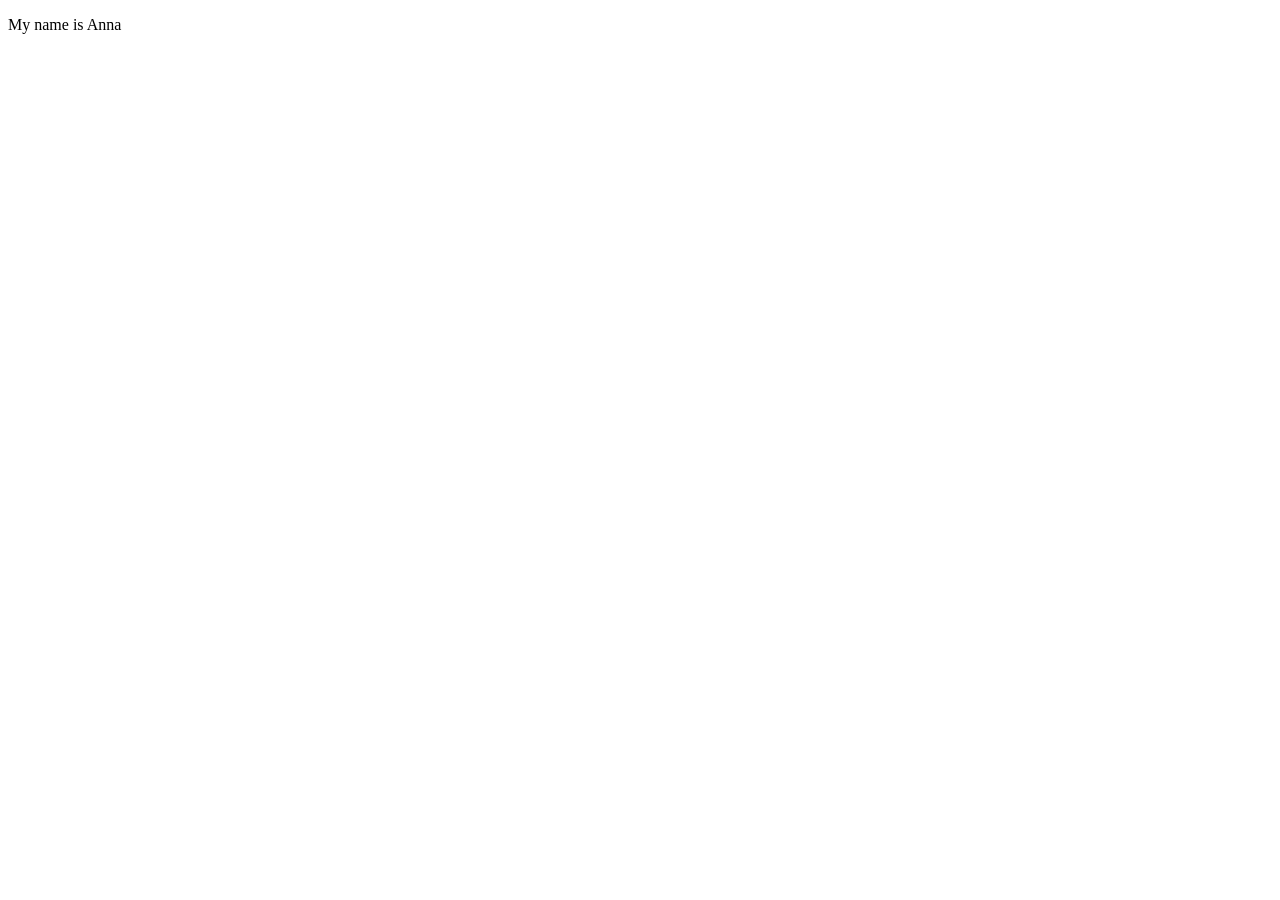
==== index.html @ ea17d4d4 "trying if it works" ====
<!DOCTYPE html>
<html lang="en">
<head>
    <meta charset="UTF-8">
    <meta name="viewport" content="width=device-width, initial-scale=1.0">
    <title>Document</title>
</head>
<body>
    <p>My name is Anna</p>
</body>
</html>
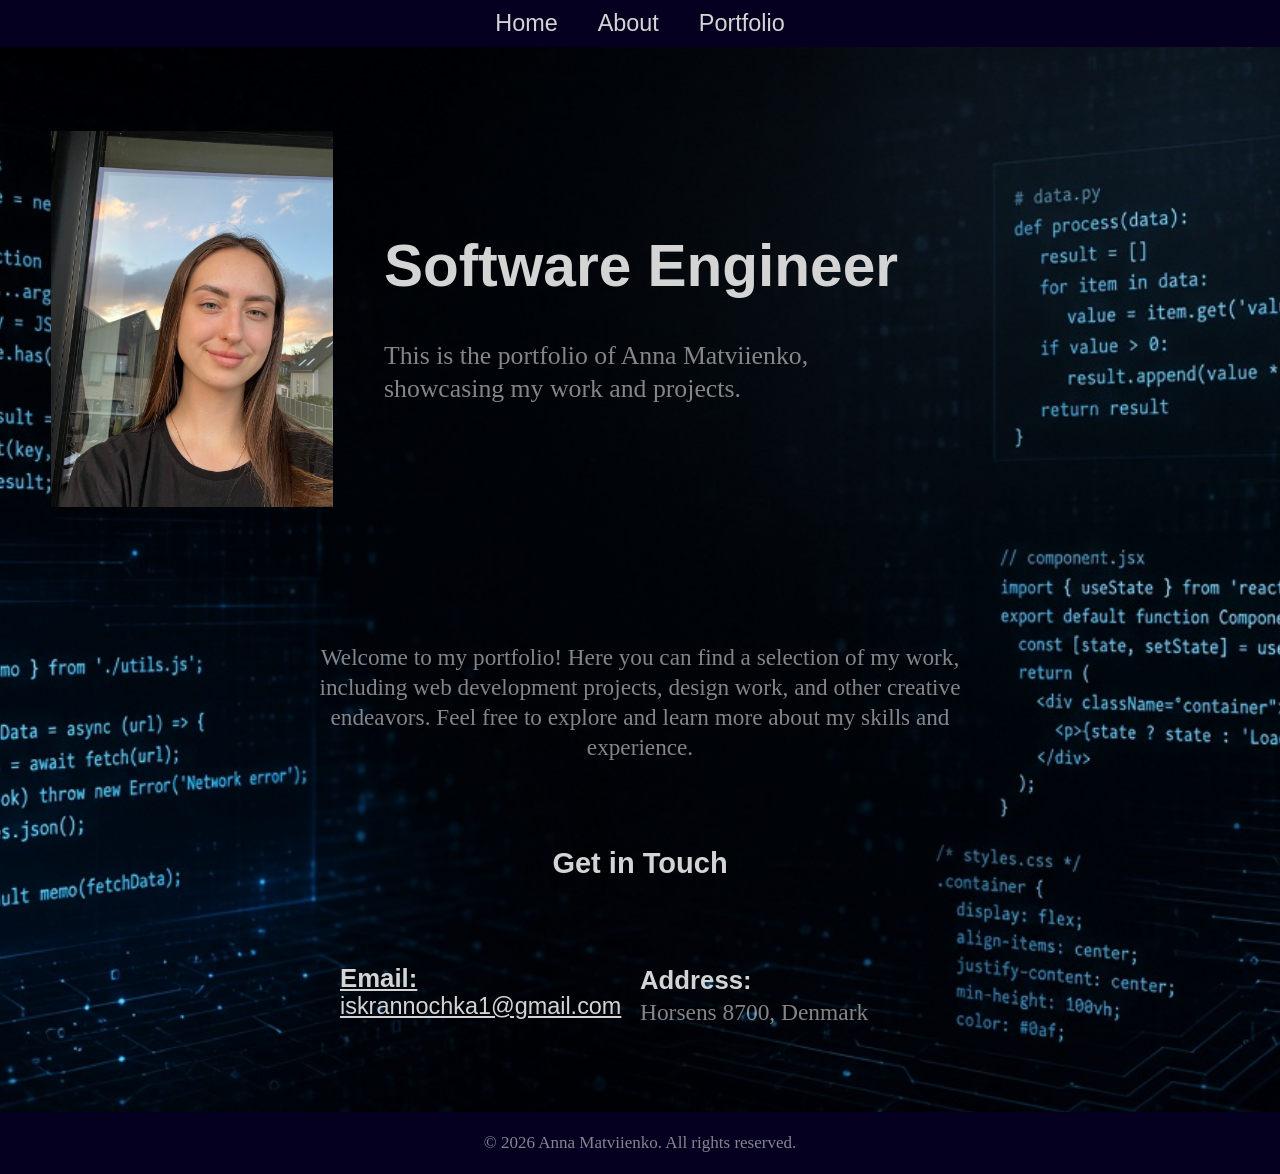
==== commit 2a103b99: "start" ====
--- a/index.html
+++ b/index.html
@@ -1,11 +1,39 @@
 <!DOCTYPE html>
 <html lang="en">
+
 <head>
-    <meta charset="UTF-8">
-    <meta name="viewport" content="width=device-width, initial-scale=1.0">
-    <title>Document</title>
+    <meta charset="utf-8">
+    <title>Portfolio - Anna Matviienko</title>
+    <link href="css/styles.css" rel="stylesheet" type="text/css">
 </head>
-<body>
-    <p>My name is Anna</p>
-</body>
-</html>+
+<body class="image-background">
+    <header>
+        <nav>
+            <a href="index.html">Home</a>
+            <a href="about.html">About</a>
+            <a href="portfolio.html">Portfolio</a>
+        </nav>
+    </header>
+
+    <div class="hero">
+        <img src="images/picture.jpg" alt="Profile Picture of Anna Matviienko">
+        <div>
+            <h1>Software Engineer</h1>
+            <p>This is the portfolio of Anna Matviienko,<br>showcasing my work and projects.</p>
+        </div>
+    </div>
+
+    <p id="welcome-message">Welcome to my portfolio! Here you can find a selection of my work, including web development projects, design work, and other creative endeavors. Feel free to explore and learn more about my skills and experience.</p>
+    
+    <h3>Get in Touch</h3>
+    <div class="contact">
+        <a href="mailto:iskrannochka1@gmail.com"><strong>Email:<br></strong> iskrannochka1@gmail.com</a>
+        <p><strong>Address:</strong><br> Horsens 8700, Denmark</p>
+    </div>
+    
+
+    <footer>
+        <p>&copy; 2026 Anna Matviienko. All rights reserved.</p>
+    </footer>
+</body>
--- a/css/styles.css
+++ b/css/styles.css
@@ -0,0 +1,246 @@
+* {
+    box-sizing: border-box;
+    margin: 0;
+    padding: 0;
+    font-family: Arial, sans-serif;
+    font-size: 1.1em;
+    color: rgb(212, 212, 212);
+}
+p {
+    line-height: 1.3;
+    font-family: Times New Roman, sans-serif;
+    color: rgba(223, 223, 223, 0.593);
+}
+body {
+    background-color: rgb(0, 0, 0);
+}
+h3 {
+    font-size: 1.5em;
+    text-align: center;
+}
+h4 {
+    font-size: 1.3em;
+    text-align: center;
+}
+
+.image-background {
+    background-image: url('../images/hero-background.jpg');
+    background-size: cover;
+    background-position: top;
+
+}
+
+/*Navigation bar*/
+nav {
+    background-color: #050020;
+    padding: 10px;
+    display: flex;
+    justify-content: center;
+    align-items: center;
+    flex-direction: row;
+    font-size: 1em;
+    position: fixed;
+    top: 0;
+    width: 100%;
+}
+
+nav a {
+    margin: 0 20px;
+    text-decoration: none;
+}
+
+/*Hero section*/
+.hero {
+    display: flex;
+    justify-content: flex-start;
+    align-items: center;
+    color: rgb(212, 212, 212);
+    text-align: center;
+    margin-top: 80px;
+}
+
+.hero img {
+    width: 30%;
+    height: auto;
+    padding: 4%;
+}
+
+.hero div {
+    display: flex;
+    flex-direction: column;
+    text-align: left;
+}
+
+.hero h1 {
+    font-size: 2.5em;
+    margin-bottom: 40px;
+}
+
+#welcome-message {
+    padding: 20px;
+    text-align: center;
+    width: 60%;
+    margin: 5% auto;
+    font-size: 1.2em;
+}
+
+/*Contact section*/
+.contact {
+    display: grid;
+    grid-template-columns: 1fr 1fr;
+    justify-content: center;
+    font-size: 1.1em;
+    padding: 20px;
+    width: 50%;
+    margin: 5% auto;
+}
+
+/*Portfolio page*/
+h2 {
+    text-align: center;
+    margin-top: 100px;
+    margin-bottom: 20px;
+    font-size: 2em;
+}
+
+.portfolio {
+    display: grid;
+    grid-template-columns: repeat(3, 1fr);
+    gap: 20px;
+    padding: 20px;
+    margin-top: 50px;
+}
+
+.portfolio img {
+    width: 100%;
+    padding: 5px;
+    border-radius: 10px;
+}
+
+.portfolio-item {
+    background-color: #050020;
+    padding: 10px;
+    text-align: center;
+    border-radius: 10px;
+}
+
+.portfolio-item h3 {
+    margin-top: 10px;
+    font-size: 1.2em;
+}
+
+.portfolio-item p {
+    font-size: 0.9em;
+    color: rgba(223, 223, 223, 0.593);
+    padding: 10px;
+}
+
+/*About page*/
+.about {
+    display: flex;
+    justify-content: center;
+    font-size: 1.3em;
+}
+
+.about div {
+    flex: 1;
+    padding: 20px;
+    text-align: center;
+}
+
+.about img {
+    width: 100%;
+    padding: 10px;
+    margin-top: 20px;
+}
+
+.about p {
+    padding: 20px;
+    font-size: 1em;
+    color: rgba(223, 223, 223, 0.593);
+}
+
+/*CV section*/
+.cv {
+    display: flex;
+    justify-content: center;
+    gap: 20px;
+    margin: 50px auto;
+    width: 80%;
+}
+
+.cv h4 {
+    text-align: center;
+    font-size: 1.2em;
+    margin: 20px;
+}
+
+.time {
+    display: grid;
+    grid-template-columns: 3fr 1fr;
+    font-size: 1.1em;
+    margin: 30px 0 10px 0;
+    font-weight: bold;
+    gap: 10px;
+
+}
+
+.time p {
+    color: rgb(212, 212, 212);
+    font-family: Arial, sans-serif;
+}
+
+.time :nth-last-child(1) {
+    font-size: 0.9em;
+}
+
+.cv div {
+    flex: 1;
+    text-align: start;
+}
+
+.cv li {
+    margin-bottom: 10px;
+    font-size: 1.1em;
+    color: rgba(223, 223, 223, 0.593);
+}
+
+
+/*Footer*/
+footer {
+    background-color: #050020;
+    text-align: center;
+    padding: 20px;
+    bottom: 0;
+    width: 100%;
+    font-size: 0.8em;
+}
+
+footer p {
+    color: rgba(223, 223, 223, 0.593);
+}
+
+@media screen and (max-width: 768px) {
+    * {
+        font-size: 1em;
+    }
+    .portfolio {
+        grid-template-columns: 1fr;
+    }
+    .about {
+        flex-direction: column;
+    }
+    .contact {
+        grid-template-columns: 1fr;
+    }
+    .cv {
+        flex-direction: column;
+    }
+}
+
+@media screen and (max-width: 480px) {
+    * {
+        font-size: 0.95em;
+    }
+    
+}
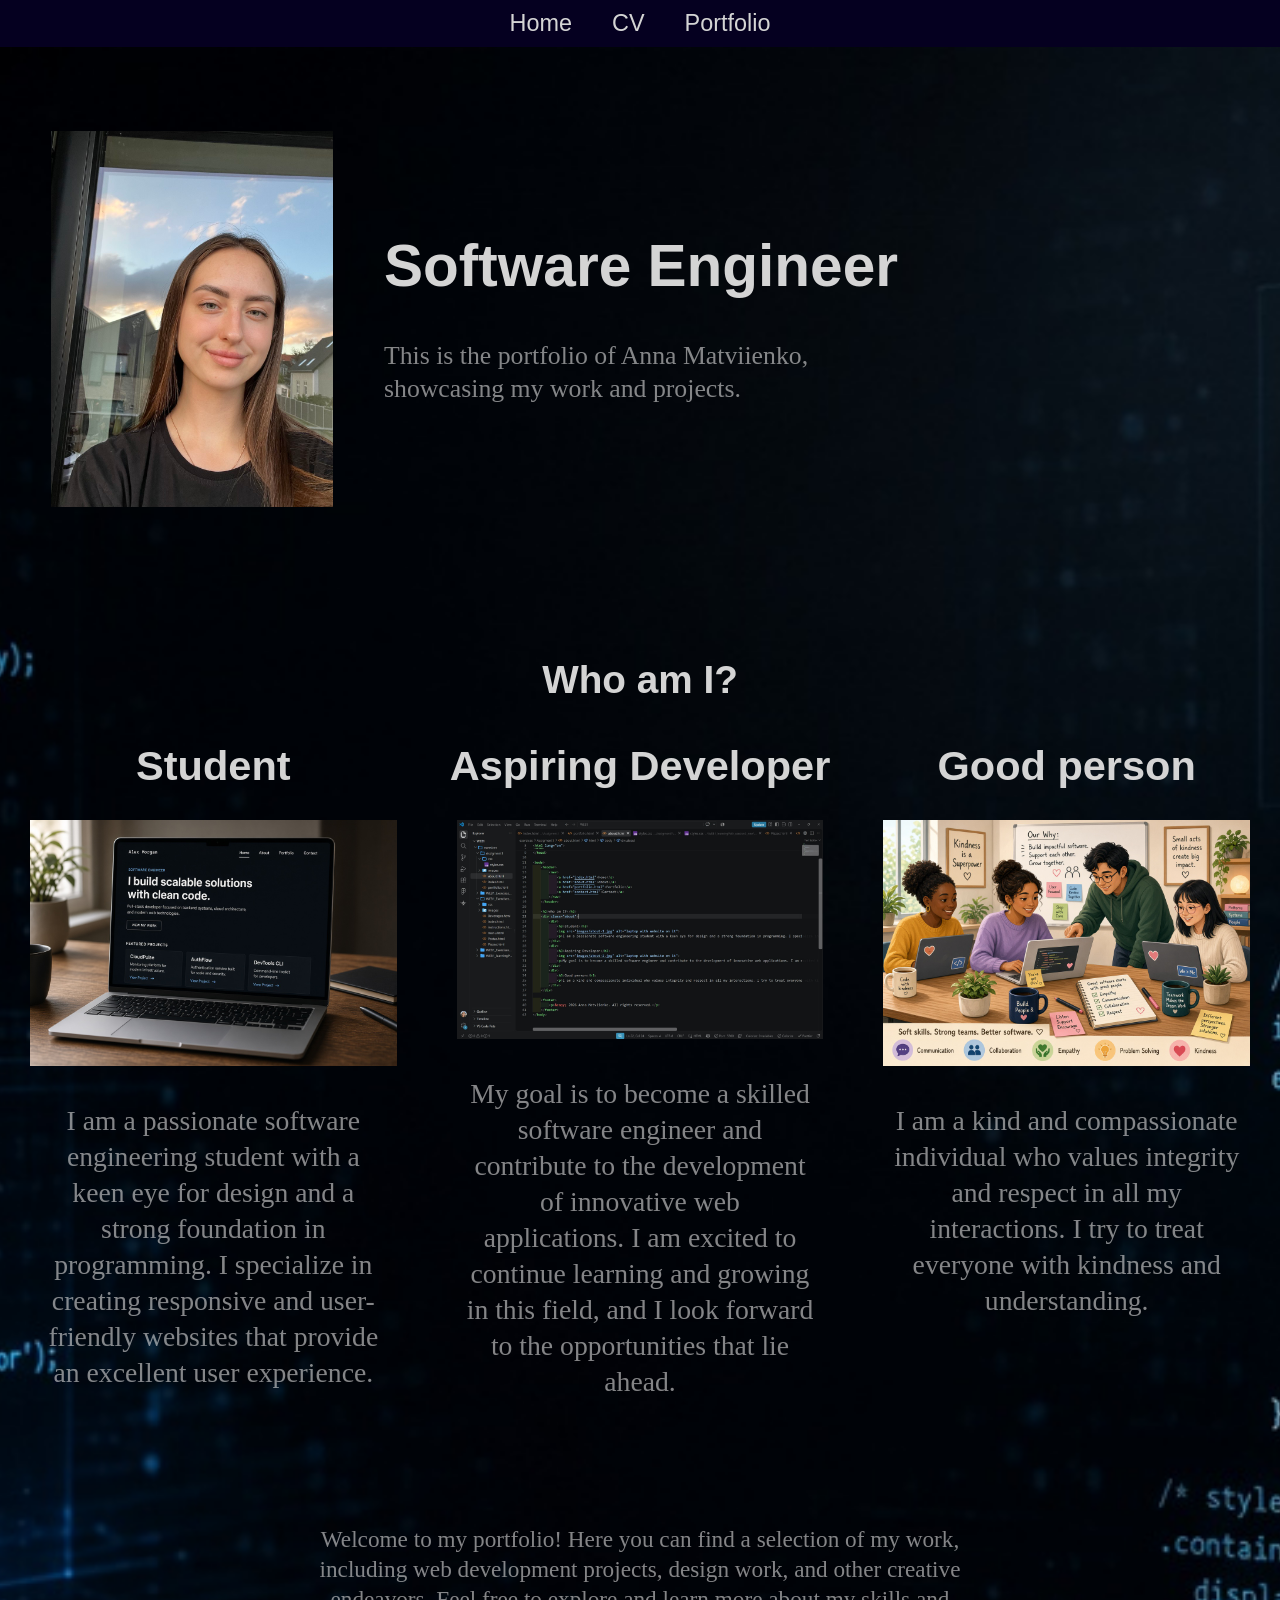
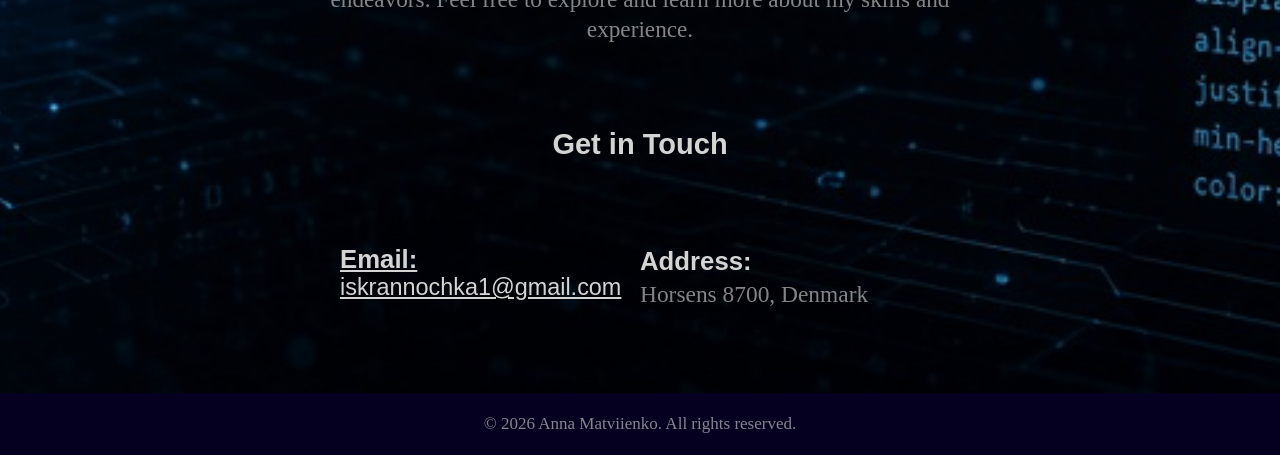
==== commit 482155b4: "changed names" ====
--- a/index.html
+++ b/index.html
@@ -11,7 +11,7 @@
     <header>
         <nav>
             <a href="index.html">Home</a>
-            <a href="about.html">About</a>
+            <a href="cv.html">CV</a>
             <a href="portfolio.html">Portfolio</a>
         </nav>
     </header>
@@ -21,6 +21,25 @@
         <div>
             <h1>Software Engineer</h1>
             <p>This is the portfolio of Anna Matviienko,<br>showcasing my work and projects.</p>
+        </div>
+    </div>
+
+    <h2>Who am I?</h2>
+    <div class="about">
+        <div>
+            <h3>Student</h3>
+            <img src="images/about-1.jpg" alt="laptop with website on it">
+            <p>I am a passionate software engineering student with a keen eye for design and a strong foundation in programming. I specialize in creating responsive and user-friendly websites that provide an excellent user experience.</p>
+        </div>
+        <div>
+            <h3>Aspiring Developer</h3>
+            <img src="images/about-2.jpg" alt="Visual representation of coding and development">
+            <p>My goal is to become a skilled software engineer and contribute to the development of innovative web applications. I am excited to continue learning and growing in this field, and I look forward to the opportunities that lie ahead.</p>
+        </div>
+        <div>
+            <h3>Good person</h3>
+            <img src="images/about-3.jpg" alt="Team work and collaboration">
+            <p>I am a kind and compassionate individual who values integrity and respect in all my interactions. I try to treat everyone with kindness and understanding.</p>
         </div>
     </div>
 
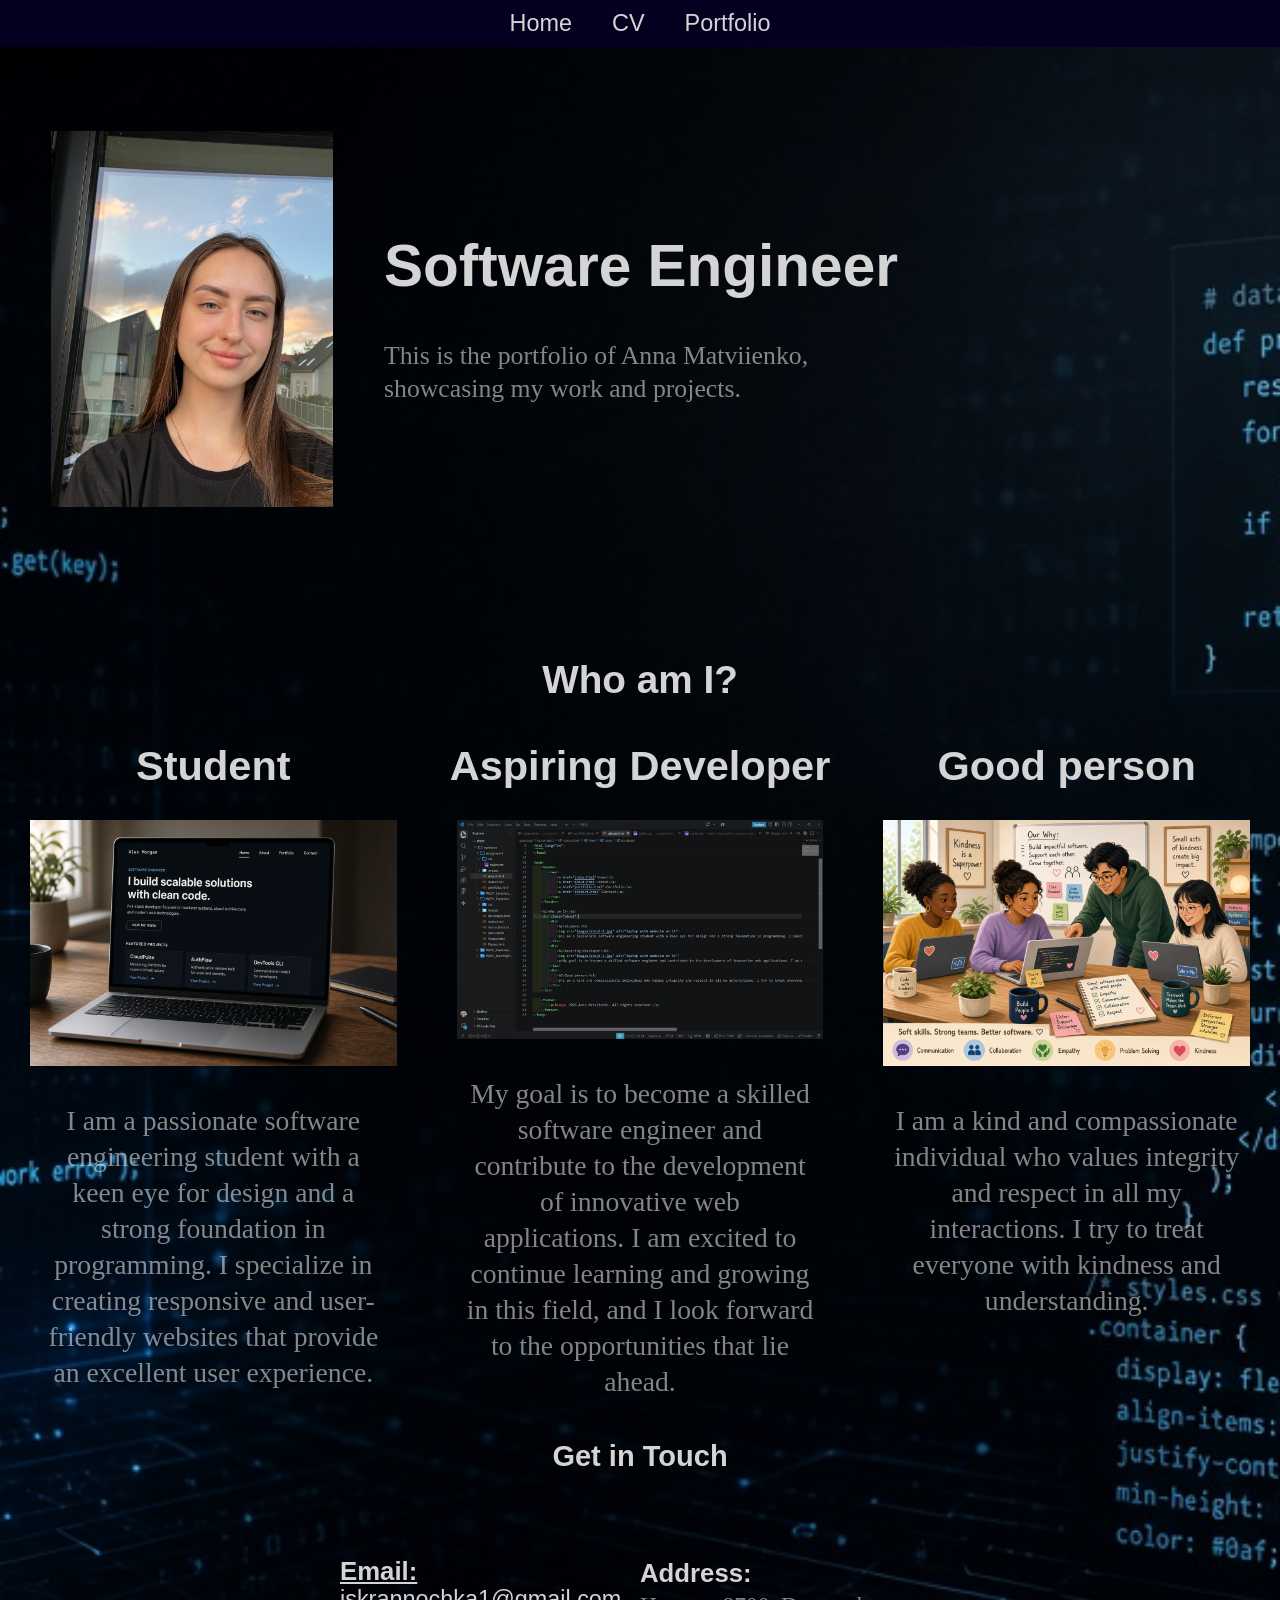
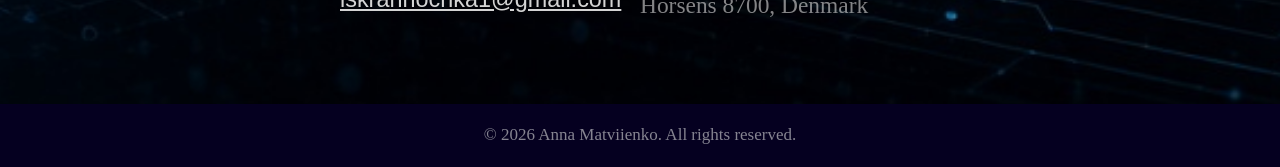
==== commit 26cd7490: "deleted welcome-message" ====
--- a/index.html
+++ b/index.html
@@ -43,7 +43,6 @@
         </div>
     </div>
 
-    <p id="welcome-message">Welcome to my portfolio! Here you can find a selection of my work, including web development projects, design work, and other creative endeavors. Feel free to explore and learn more about my skills and experience.</p>
     
     <h3>Get in Touch</h3>
     <div class="contact">
--- a/css/styles.css
+++ b/css/styles.css
@@ -76,13 +76,6 @@
     margin-bottom: 40px;
 }
 
-#welcome-message {
-    padding: 20px;
-    text-align: center;
-    width: 60%;
-    margin: 5% auto;
-    font-size: 1.2em;
-}
 
 /*Contact section*/
 .contact {
@@ -238,7 +231,7 @@
     }
 }
 
-@media screen and (max-width: 480px) {
+@media screen and (max-width: 375px) {
     * {
         font-size: 0.95em;
     }
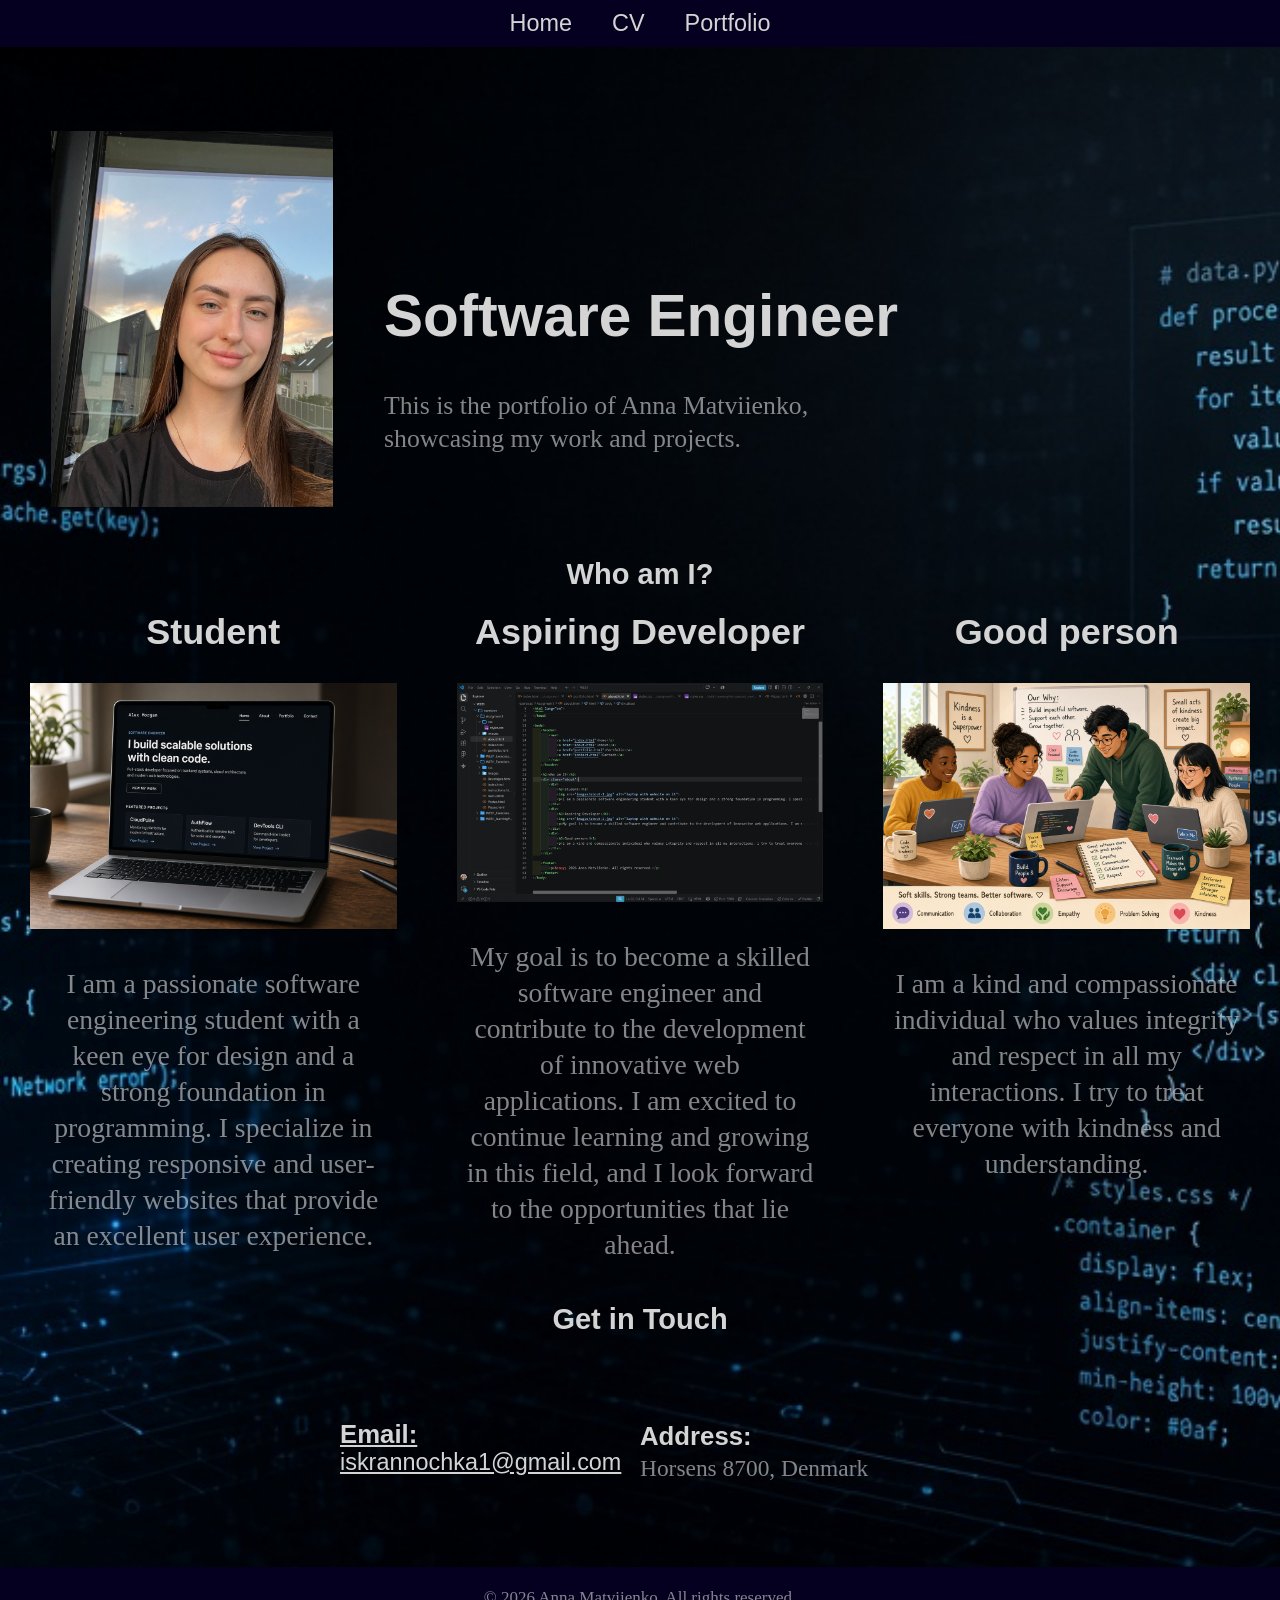
==== commit 5e68b7f5: "finish" ====
--- a/index.html
+++ b/index.html
@@ -44,7 +44,7 @@
     </div>
 
     
-    <h3>Get in Touch</h3>
+    <h2>Get in Touch</h2>
     <div class="contact">
         <a href="mailto:iskrannochka1@gmail.com"><strong>Email:<br></strong> iskrannochka1@gmail.com</a>
         <p><strong>Address:</strong><br> Horsens 8700, Denmark</p>
--- a/css/styles.css
+++ b/css/styles.css
@@ -14,11 +14,17 @@
 body {
     background-color: rgb(0, 0, 0);
 }
+h1 {
+    text-align: center;
+    margin-top: 100px;
+    margin-bottom: 20px;
+    font-size: 2em;
+}
+h2 {
+    font-size: 1.5em;
+    text-align: center;
+}
 h3 {
-    font-size: 1.5em;
-    text-align: center;
-}
-h4 {
     font-size: 1.3em;
     text-align: center;
 }
@@ -89,12 +95,7 @@
 }
 
 /*Portfolio page*/
-h2 {
-    text-align: center;
-    margin-top: 100px;
-    margin-bottom: 20px;
-    font-size: 2em;
-}
+
 
 .portfolio {
     display: grid;
@@ -117,10 +118,6 @@
     border-radius: 10px;
 }
 
-.portfolio-item h3 {
-    margin-top: 10px;
-    font-size: 1.2em;
-}
 
 .portfolio-item p {
     font-size: 0.9em;
@@ -162,7 +159,7 @@
     width: 80%;
 }
 
-.cv h4 {
+.cv h2 {
     text-align: center;
     font-size: 1.2em;
     margin: 20px;
@@ -213,6 +210,26 @@
     color: rgba(223, 223, 223, 0.593);
 }
 
+@media screen and (max-width: 1024px) {
+    * {
+        font-size: 1em;
+    }
+    .portfolio {
+        grid-template-columns: repeat(2, 1fr);
+    }
+    .about {
+        flex-direction: column;
+    }
+    .about img {
+        width: 70%;
+        margin: 0 auto;
+    }
+    .contact {
+        grid-template-columns: 1fr;
+    }
+
+}
+
 @media screen and (max-width: 768px) {
     * {
         font-size: 1em;
@@ -221,7 +238,7 @@
         grid-template-columns: 1fr;
     }
     .about {
-        flex-direction: column;
+        flex-wrap: wrap;
     }
     .contact {
         grid-template-columns: 1fr;
